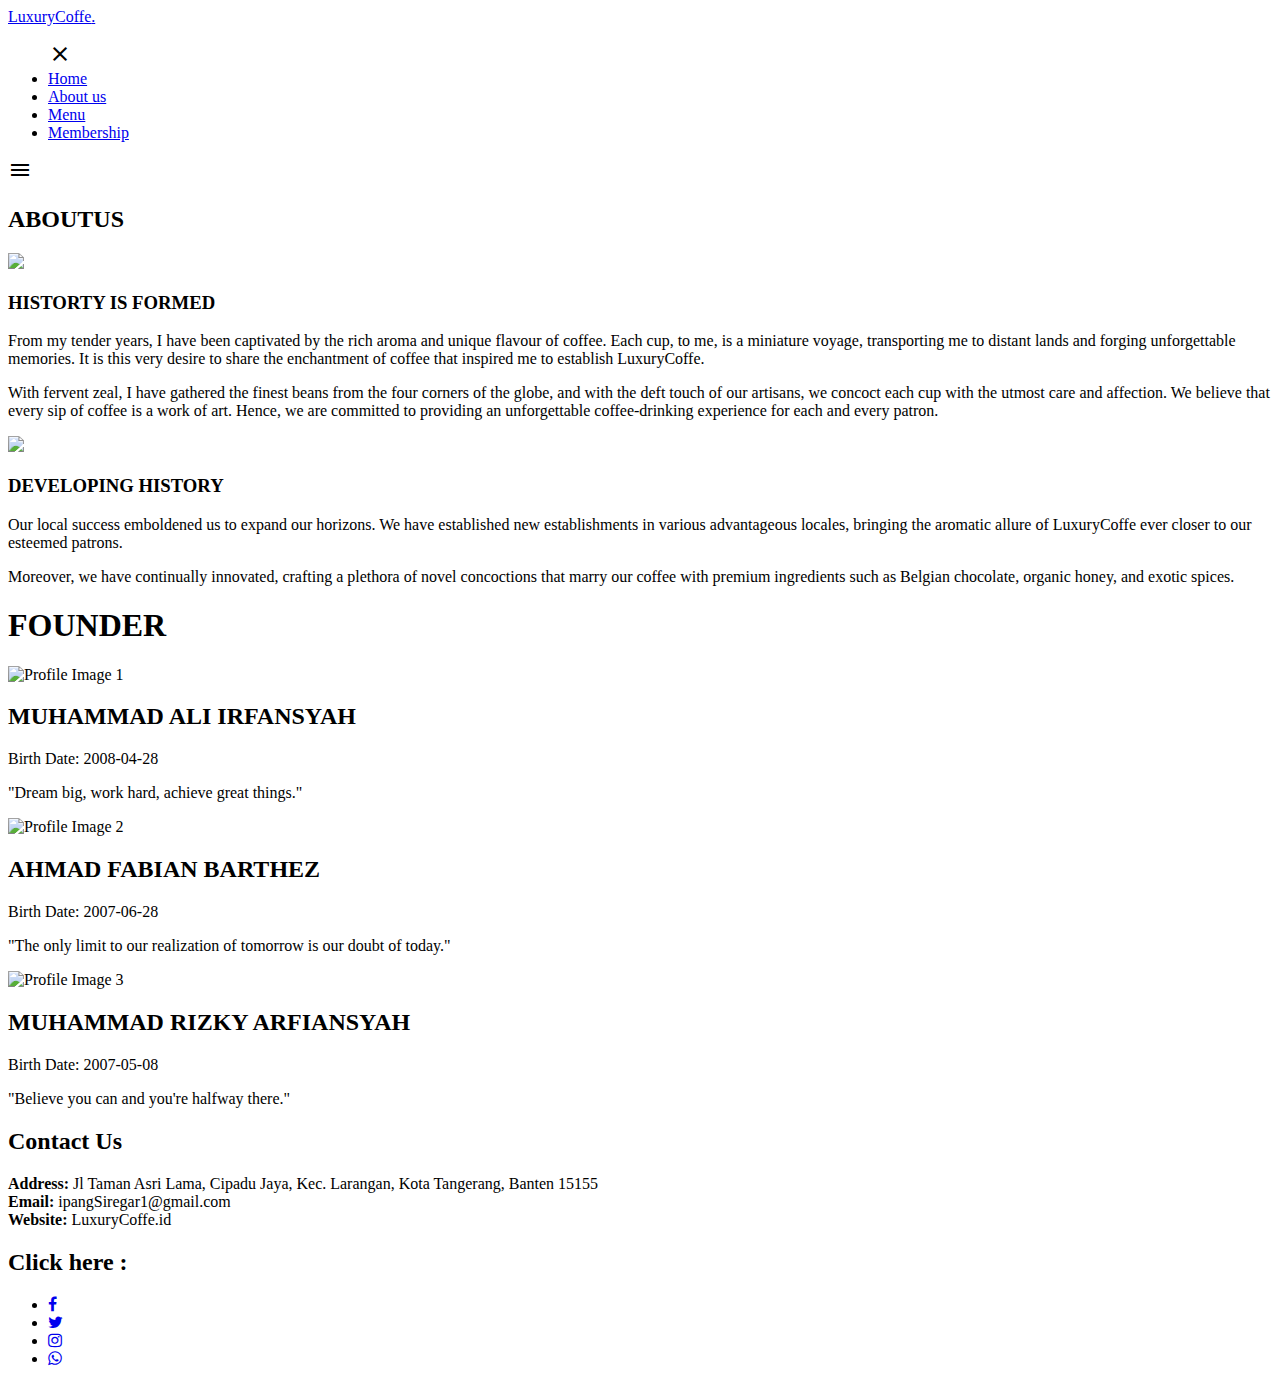
==== about.html @ 60cc2cc6 "Add files via upload" ====
<!DOCTYPE html>
<html lang="en">
<head>
    <meta charset="UTF-8">
    <meta name="viewport" content="width=device-width, initial-scale=1.0">
    <title>Document</title>
    <link rel="stylesheet" href="/ProjectKelompok/Assets/css/about.css">
    <link rel="stylesheet" href="https://fonts.googleapis.com/css2?family=Material+Symbols+Outlined:opsz,wght,FILL,GRAD@24,400,0,0" />
    <link rel="stylesheet" href="https://cdnjs.cloudflare.com/ajax/libs/font-awesome/4.7.0/css/font-awesome.min.css">
</head>
<body>

    <header>
        <nav class="navbar">
            <div class="navdiv">
                <div class="navlogo">
                    <a id="a2" href="index.html">Luxury</a><a id="a1" href="index.html">Coffe<span class="o">.</span></a>
                </div>
                <ul class="navigating">
                    <span id="close-menu-btn" class="material-symbols-outlined">close</span>
                    <li><a class="a-n" href="/ProjectKelompok/index.html">Home</a></li>
                    <li><a class="a-n" href="/ProjectKelompok/Assets/html/about.html">About us</a></li>
                    <li><a class="a-n" href="/ProjectKelompok/Assets/html/Menu.html">Menu</a></li>
                    <li><a class="a-n" href="https://indomaretpoinku.com/">Membership</a></li>
                </ul>
                <span id="menu-btn" class="material-symbols-outlined">menu</span>
            </div>
        </nav>
    </header>


    <section>
        <div id="about" class="about1">
            <h2><span>ABOUT</span>US</h2>

            <div class="row1">
                <div class="about-img1">
                    <img src="/ProjectKelompok/Assets/Img/fotoberdiri.jpg">
                </div>

                <div class="content1">
                    <h3>HISTORTY IS FORMED</h3>
                    <p>From my tender years, I have been captivated by the rich aroma and unique flavour of coffee. Each cup, to me, is a miniature voyage, transporting me to distant lands and forging unforgettable memories.
                        It is this very desire to share the enchantment of coffee that inspired me to establish LuxuryCoffe.</p>
                    <p> With fervent zeal, I have gathered the finest beans from the four corners of the globe, and with the deft touch of our artisans, we concoct each cup with the utmost care and affection.
                        We believe that every sip of coffee is a work of art. Hence, we are committed to providing an unforgettable coffee-drinking experience for each and every patron.</p></p>
                </div>
            </div>
        </div>
    </section>
    
    <section>
        <div id="about" class="about2">
            <div class="row2">
                <div class="about-img2">
                    <img src="/ProjectKelompok/Assets/Img/fotoberkembangnya.jpg">
                </div>

                <div class="content2">
                    <h3>DEVELOPING HISTORY</h3>
                    <p>Our local success emboldened us to expand our horizons. We have established new establishments in various advantageous locales, bringing the aromatic allure of LuxuryCoffe ever closer to our esteemed patrons.</p> 
                    <p>Moreover, we have continually innovated, crafting a plethora of novel concoctions that marry our coffee with premium ingredients such as Belgian chocolate, organic honey, and exotic spices.</p>
            </div>
        </div>
    </section>

        <div class="founder">
            <h1>FOUNDER</h1>
        </div>
    <section>
        <div class="card-container">
                <div class="card">
                <img src="/ProjectKelompok/Assets/Img/fotoali.jpg" alt="Profile Image 1">
                    <div class="details">
                        <h2>MUHAMMAD ALI IRFANSYAH</h2>
                        <p>Birth Date: 2008-04-28</p>
                        <p>"Dream big, work hard, achieve great things."</p>
                    </div>
                </div>

            <div class="card card-dark">
                <img src="/ProjectKelompok/Assets/Img/fotofab.jpg" alt="Profile Image 2">
                <div class="details">
                    <h2>AHMAD FABIAN BARTHEZ</h2>
                    <p>Birth Date: 2007-06-28</p>
                    <p>"The only limit to our realization of tomorrow is our doubt of today."</p>
                </div>
            </div>

            <div class="card card-dark">
                <img src="/ProjectKelompok/Assets/Img/fotoiki.jpg" alt="Profile Image 3">
                <div class="details">
                    <h2>MUHAMMAD RIZKY ARFIANSYAH</h2>
                    <p>Birth Date: 2007-05-08</p>
                    <p>"Believe you can and you're halfway there."</p>
                </div>
            </div>
        </div>
    </section>

    <footer>
        <div class="contact-info">
            <h2 class="h2">Contact Us</h2>
            <p>
                <strong>Address:</strong> Jl Taman Asri Lama, Cipadu Jaya, Kec. Larangan, Kota Tangerang, Banten 15155<br>
                <strong>Email:</strong> ipangSiregar1@gmail.com<br>
                <strong>Website:</strong> LuxuryCoffe.id
            </p>
        </div>
        <div class="social-media">
            <h2 class="h2">Click here :</h2>
            <ul>
                <li class="facebook"><a href="#"><i class="fa fa-facebook"></i></a></li>
                <li><a href="#"><i class="fa fa-twitter"></i></a></li>
                <li><a href="https://www.instagram.com/kehidupanberkelanjutan"><i class="fa fa-instagram"></i></a></li>
                <li><a href="#"><i class="fa fa-whatsapp"></i></a></li>
            </ul>
        </div>
    </footer>

    <script src="Assets/js/about.js"></script>
</body>
</html>
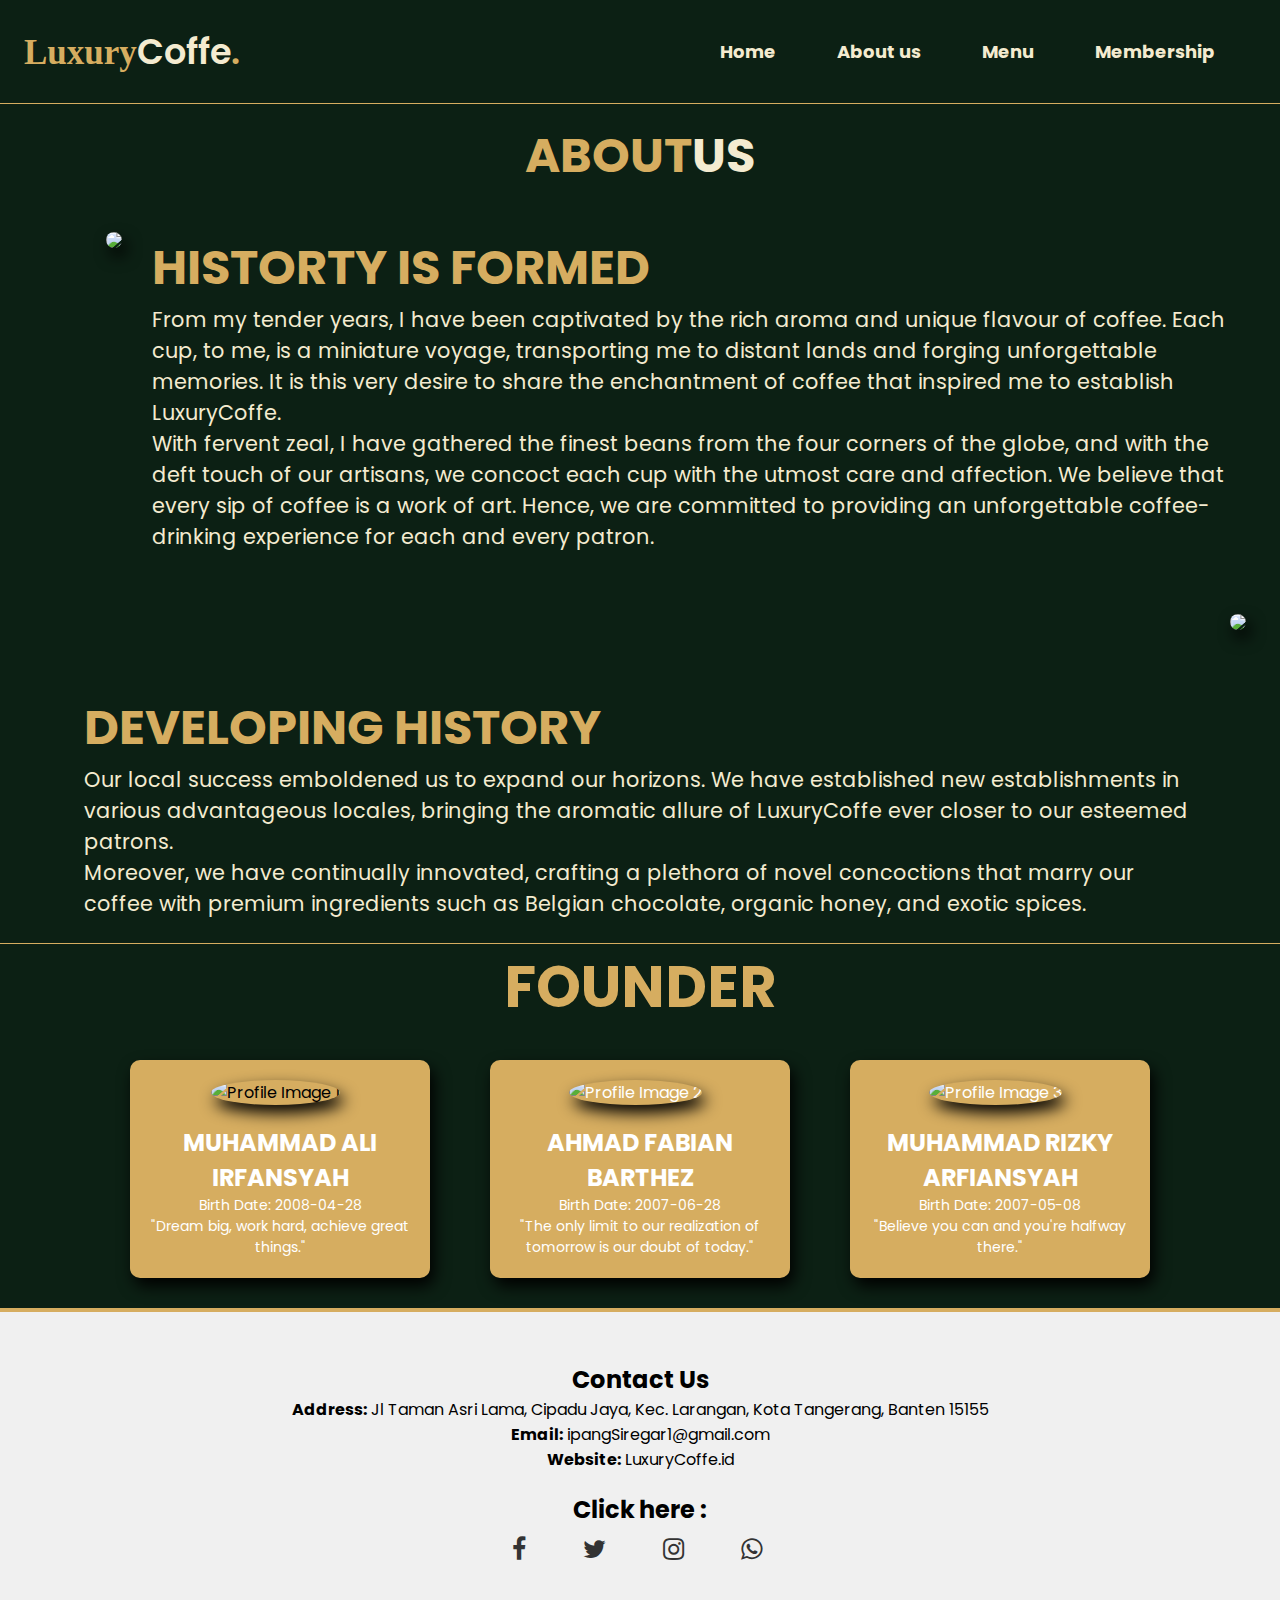
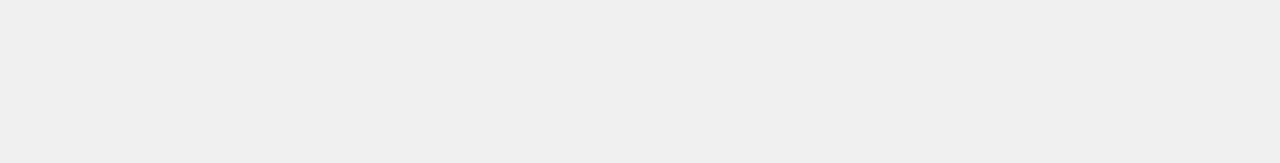
==== commit cfb25530: "Update about.html" ====
--- a/about.html
+++ b/about.html
@@ -4,7 +4,7 @@
     <meta charset="UTF-8">
     <meta name="viewport" content="width=device-width, initial-scale=1.0">
     <title>Document</title>
-    <link rel="stylesheet" href="/ProjectKelompok/Assets/css/about.css">
+    <link rel="stylesheet" href="Assets/css/about.css">
     <link rel="stylesheet" href="https://fonts.googleapis.com/css2?family=Material+Symbols+Outlined:opsz,wght,FILL,GRAD@24,400,0,0" />
     <link rel="stylesheet" href="https://cdnjs.cloudflare.com/ajax/libs/font-awesome/4.7.0/css/font-awesome.min.css">
 </head>
@@ -120,4 +120,4 @@
 
     <script src="Assets/js/about.js"></script>
 </body>
-</html>+</html>
--- a/Assets/css/about.css
+++ b/Assets/css/about.css
@@ -0,0 +1,397 @@
+@import url('https://fonts.googleapis.com/css2?family=Roboto&display=swap');
+@import url('fonts/my-custom-font.woff2');
+@import url('https://fonts.googleapis.com/css2?family=Poppins:wght@300;400;500;600;700&display=swap');
+
+/* navbar */
+
+*{
+    text-decoration: none;
+    list-style: none;
+    margin: 0;
+    padding: 0;
+    box-sizing: border-box;
+    font-family: 'Poppins', sans-serif;
+}
+body, html{
+    height: 100%;
+    margin: 0;
+    font-family: calibri;
+    background-color: rgb(12, 32, 20);
+}
+header{
+    z-index: 9999;
+    position: sticky;
+    top: 0;
+    border-bottom: 1px solid #d6ad60;
+}
+header.Sticky{
+    border-bottom: 2px solid #d6ad60;
+    transition: 0.5s;
+}
+.navbar{
+    padding: 15px 25px 15px;
+    background-color: rgb(12, 32, 20);
+    color: #d6ad60;
+    padding: 1.5rem;
+    margin: 0 auto;
+    width: 100%;
+}
+.navdiv{
+    display: flex;
+    align-items: center;
+    justify-content: space-between;
+    background-color: rgb(12, 32, 20);
+}
+.navlogo a{
+    font-size: 35px;
+    font-weight: 600;
+    color: #d6ad60;
+    transition: 0.3s;
+}
+.navlogo #a1:hover{
+    text-shadow: 0 0 10px #f4ebd0;
+}
+
+.navlogo #a2:hover{
+    text-shadow: 0 0 10px #d6ad60;
+}
+
+ul{
+    padding: 0;
+    margin: 0;
+    overflow: hidden;
+}
+li{
+    display: inline-block;
+    color: #f4ebd0;
+    padding: 14px 16px;
+}
+li a{
+    color: #f4ebd0;
+    font-size: 18px;
+    font-weight: bold;
+    margin-right: 25px;
+}
+
+.a-n{
+    background-color: rgb(12, 32, 20);
+    transition: 0.1s ease;
+}
+.a-n:hover{
+    border-bottom: 3px solid #d6ad60;
+    /* padding: 10px; */
+    border-radius: 6px;
+    box-sizing: border-box;
+}
+
+.navlogo #a1{
+    color: #f4ebd0;
+}
+.navlogo #a2{
+    font-family: hand;
+}
+
+.o{
+    color: #d6ad60;
+}
+
+#close-menu-btn {
+    position: absolute;
+    right: 20px;
+    top: 20px;
+    cursor: pointer;
+    display: none;
+}
+
+#menu-btn {
+    color: #fff;
+    cursor: pointer;
+    display: none;
+}
+
+@media (max-width: 768px){
+    body, html{
+        margin: 0;
+        background: rgb(12, 32, 20);
+    }
+
+    .hero-image, .hero-image i{
+        background-image: linear-gradient(rgba(0, 0, 0, 0), rgba(0, 0, 0, 0)), url();
+    }
+    header {
+    padding: 0;
+    }
+
+    .hero-image-right{
+        height: 50%;
+        border-radius: 0;
+    }
+
+    header.show-mobile-menu::before {
+    content: "";
+    position: fixed;
+    left: 0;
+    top: 0;
+    width: 100%;
+    height: 100%;
+    backdrop-filter: blur(5px);
+    }
+
+    .navbar .navlogo {
+    font-size: 1.7rem;
+    }
+
+    
+    #menu-btn, #close-menu-btn {
+    display: block;
+    }
+
+    .navbar .navigating {
+    position: fixed;
+    top: 0;
+    left: -250px;
+    width: 250px;
+    height: 100vh;
+    background: rgb(12, 32, 20);
+    flex-direction: column;
+    padding: 70px 40px 0;
+    transition: left 0.2s ease;
+    border-right: 2px solid #d6ad60;
+    }
+
+    header.show-mobile-menu .navbar .navigating {
+    left: 0;
+    }
+}
+
+/* ----------------------------------------- */
+
+body{
+    background-color:  rgba(12, 32, 20);
+ }
+ .about1{
+     padding: 1rem;
+ }
+ h2{
+     text-align: center;
+     font-size: 3rem;
+     color: #f4ebd0;
+ }
+  h2 span{
+     color: #d6ad60;
+ }
+ .about1 .row1{
+     display: flex;
+ }
+  .content1 h3{
+     color: #d6ad60;
+     font-size: 3rem;
+     margin-top: 20px;
+     margin-right: 20vh ;
+     
+ }
+  .content1 p{
+     color: #f4ebd0;
+     font-size: 1.3rem;
+ }
+  .about-img1 img{
+     width: 80%;
+     border-radius: 10px;
+     margin-right: 10px;
+     margin-left: 10vh;
+     margin-top: 40px;
+     box-shadow: 4px 8px 16px bla;
+ }
+  .content1{
+     padding:  20px;
+ }
+ 
+ 
+ 
+ .about2{
+     padding: 1.5rem;
+     border-bottom: 1px solid #d6ad60;
+ }
+ 
+  .row2{
+     display: flex;
+ }
+  .content2 h3{
+     color: #d6ad60;
+     font-size: 3rem;
+     margin-top: 5%;
+ }
+ .content2 p{
+     color: #f4ebd0;
+     font-size: 1.3rem;
+     
+ }
+ .about-img2 {
+     order: 2;
+     margin-left: 10px;
+ }
+  .content2{
+     padding: 0 30px;
+     margin-left: 30px;
+     margin-top: 25px;
+ }
+
+ .founder{
+    text-align: center;
+    color: #d6ad60;
+    font-size: 1.8rem;
+ }
+ img{
+    width: 400px;
+    border-radius: 10px;
+    margin-right: 10px;
+    box-shadow: 4px 8px 16px black;
+ }
+ .card-container {
+    display: flex;
+    justify-content: center;
+    align-items: center;
+    background-color: rgba(12, 32, 20);
+  }
+  
+  .card {
+    background-color: #d6ad60;
+    border-radius: 10px;
+    box-shadow: 4px 8px 16px  black;
+    padding: 20px;
+    text-align: center;
+    width: 300px;
+    margin: 30px;
+  }
+  
+  .card img {
+    width: 200px;
+    border-radius: 50%;
+    margin-bottom: 20px;
+  }
+  
+  
+  .details h2 {
+    font-size: 24px;
+    font-weight: bold;
+    color: #fff;
+  }
+  
+  .details p {
+    font-size: 14px;
+    color: #fff;
+  }
+  
+  .card-dark {
+    background-color: #d6ad60;
+    color: #fff;
+  }
+
+  ::-webkit-scrollbar{
+    display: none;
+  }
+
+  /* footer */
+
+footer {
+    border-top: 4px solid #d6ad60;
+    background-color: #f0f0f0;
+    padding: 50px;
+    padding-bottom: 20vh;
+    text-align: center;
+}
+
+.contact-info, .social-media {
+    margin-bottom: 20px;
+}
+
+.h2{
+    color: black;
+    font-size: 24px;
+}
+
+.social-media ul {
+    list-style: none;
+    display: flex;
+    justify-content: center;
+}
+
+.social-media ul li {
+    margin: -20px 0;
+    margin-top: -10px;
+}
+
+.facebook{
+    padding-left: 34px;
+}
+
+.social-media ul li a {
+    color: #333;
+    font-size: 25px;
+}
+
+  @media (max-width: 768px) {
+    h2 {
+        font-size: 2.5rem;
+        text-align: center;
+        margin-left: auto 10vh;
+    }
+
+    .row1 {
+        flex-direction: column;
+    }
+    
+    .content1 h3 {
+        font-size: 1.8rem;
+        text-align: center;
+        margin-left: auto 10vh;
+        width: 100%;
+    }
+
+    .content1 p {
+        font-size: 1.2rem;
+        text-align: center;
+    }
+
+    .about-img1 img {
+        width: 50vh;
+        margin: 20px 5%;
+        margin-left: auto 10vh;
+    }
+    
+    .row2{
+        flex-direction: column;
+    }
+    .about-img2 img{
+        width: 50vh;
+        justify-content: center;
+        align-items: center;
+        margin-top: 30px;
+        margin-left: auto 10vh;
+    }
+
+    .content2 h3{
+        font-size: 1.8rem;
+        text-align: center;
+        margin-right: 23px;
+        margin-left: -2vh;
+        width: 100%;
+    }
+
+    .content2 p{
+        font-size: 1.2rem;
+        text-align: center;
+        margin-left: -5.5vh;
+    }
+
+    .founder{
+        text-align: center;
+    }
+
+    .card-container{
+        flex-direction: column;
+    }
+    
+
+    
+}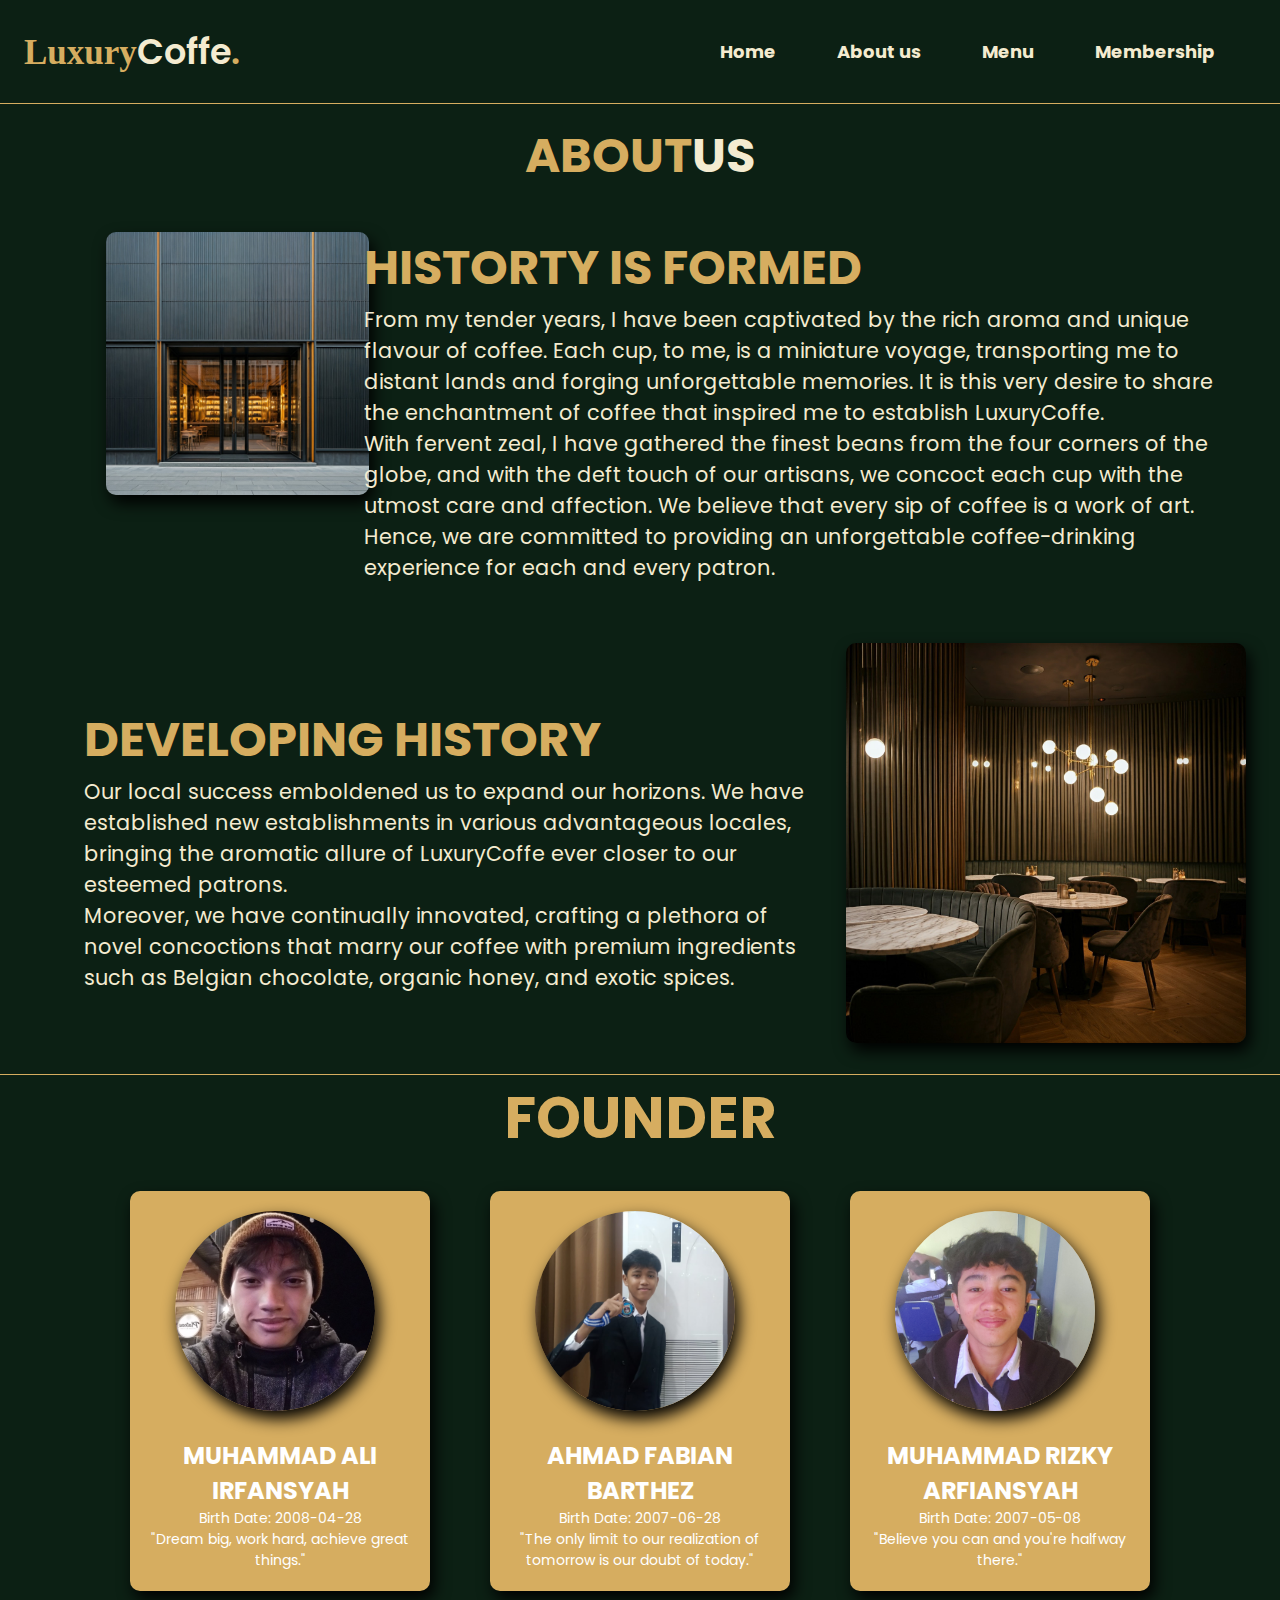
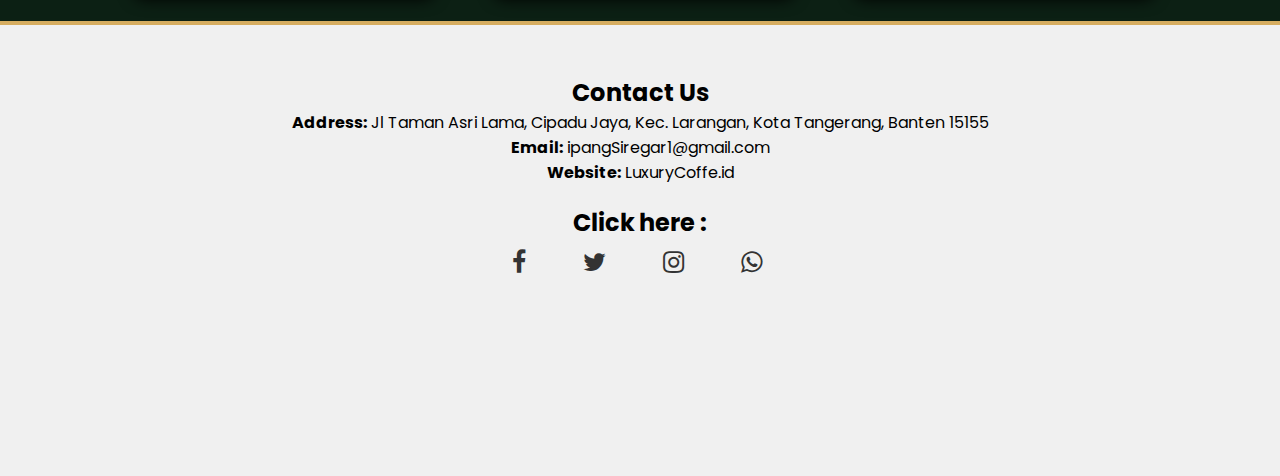
==== commit fcb9bdad: "Update about.html" ====
--- a/about.html
+++ b/about.html
@@ -18,9 +18,9 @@
                 </div>
                 <ul class="navigating">
                     <span id="close-menu-btn" class="material-symbols-outlined">close</span>
-                    <li><a class="a-n" href="/ProjectKelompok/index.html">Home</a></li>
-                    <li><a class="a-n" href="/ProjectKelompok/Assets/html/about.html">About us</a></li>
-                    <li><a class="a-n" href="/ProjectKelompok/Assets/html/Menu.html">Menu</a></li>
+                    <li><a class="a-n" href="index.html">Home</a></li>
+                    <li><a class="a-n" href="Assets/html/about.html">About us</a></li>
+                    <li><a class="a-n" href="Assets/html/Menu.html">Menu</a></li>
                     <li><a class="a-n" href="https://indomaretpoinku.com/">Membership</a></li>
                 </ul>
                 <span id="menu-btn" class="material-symbols-outlined">menu</span>
@@ -35,7 +35,7 @@
 
             <div class="row1">
                 <div class="about-img1">
-                    <img src="/ProjectKelompok/Assets/Img/fotoberdiri.jpg">
+                    <img src="Assets/Img/fotoberdiri.jpg">
                 </div>
 
                 <div class="content1">
@@ -53,7 +53,7 @@
         <div id="about" class="about2">
             <div class="row2">
                 <div class="about-img2">
-                    <img src="/ProjectKelompok/Assets/Img/fotoberkembangnya.jpg">
+                    <img src="Assets/Img/fotoberkembangnya.jpg">
                 </div>
 
                 <div class="content2">
@@ -70,7 +70,7 @@
     <section>
         <div class="card-container">
                 <div class="card">
-                <img src="/ProjectKelompok/Assets/Img/fotoali.jpg" alt="Profile Image 1">
+                <img src="Assets/Img/fotoali.jpg" alt="Profile Image 1">
                     <div class="details">
                         <h2>MUHAMMAD ALI IRFANSYAH</h2>
                         <p>Birth Date: 2008-04-28</p>
@@ -79,7 +79,7 @@
                 </div>
 
             <div class="card card-dark">
-                <img src="/ProjectKelompok/Assets/Img/fotofab.jpg" alt="Profile Image 2">
+                <img src="Assets/Img/fotofab.jpg" alt="Profile Image 2">
                 <div class="details">
                     <h2>AHMAD FABIAN BARTHEZ</h2>
                     <p>Birth Date: 2007-06-28</p>
@@ -88,7 +88,7 @@
             </div>
 
             <div class="card card-dark">
-                <img src="/ProjectKelompok/Assets/Img/fotoiki.jpg" alt="Profile Image 3">
+                <img src="Assets/Img/fotoiki.jpg" alt="Profile Image 3">
                 <div class="details">
                     <h2>MUHAMMAD RIZKY ARFIANSYAH</h2>
                     <p>Birth Date: 2007-05-08</p>
